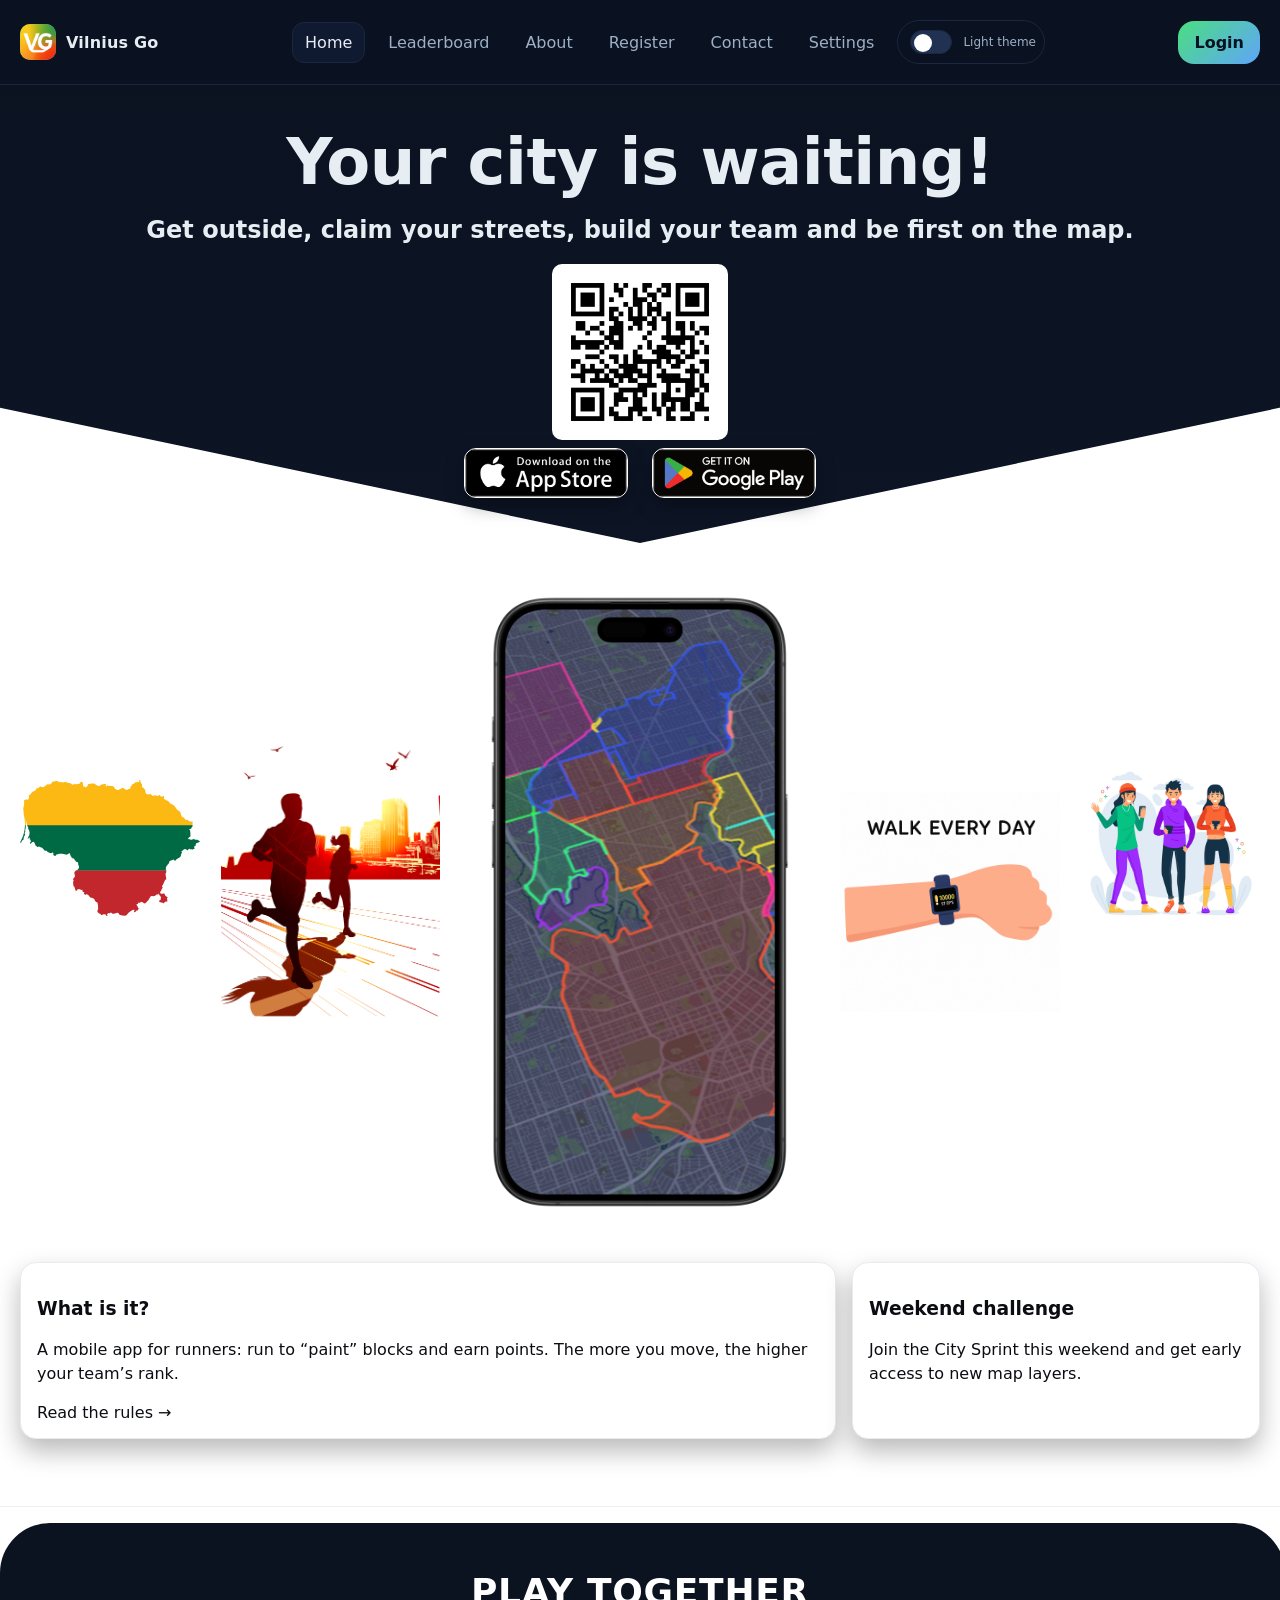
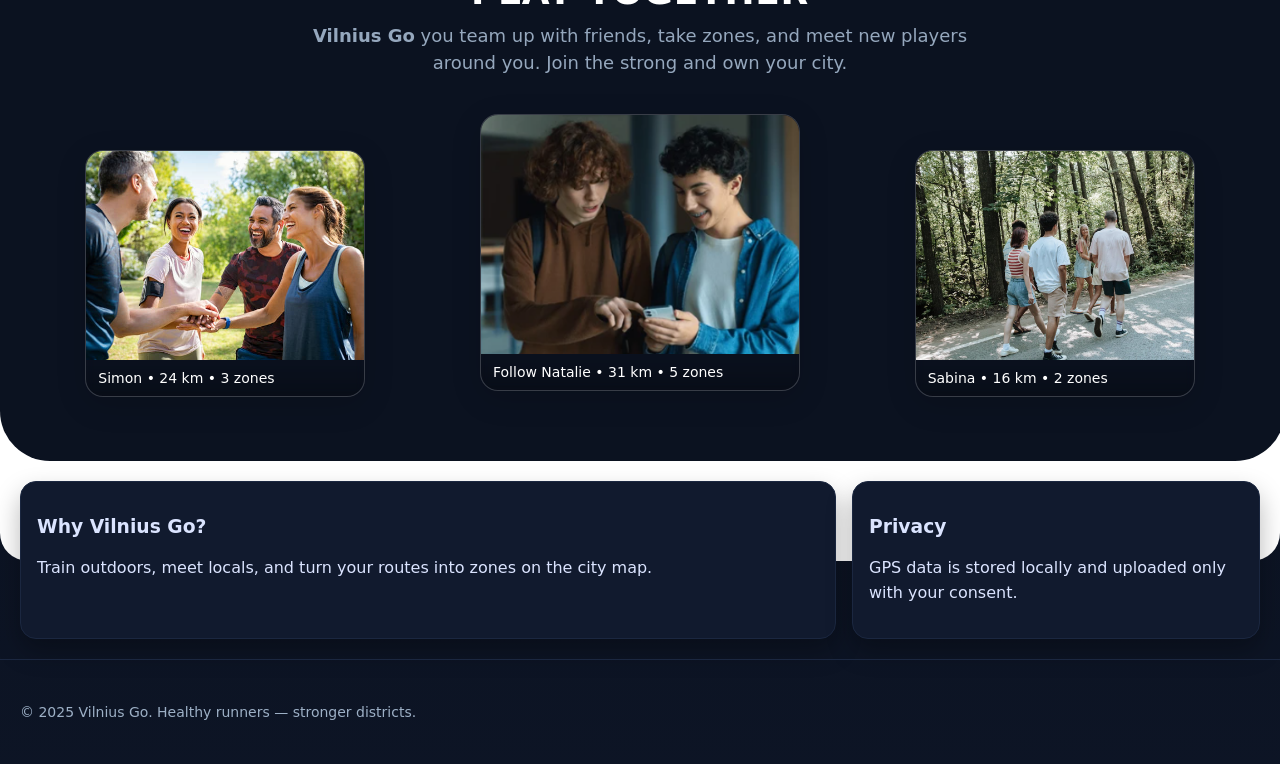
==== index.html @ 57237269 "Initial commit: HTML+CSS pages" ====
<!doctype html>
<html lang="en">
<head>
  <meta charset="utf-8" />
  <meta name="viewport" content="width=device-width, initial-scale=1" />
  <title>Vilnius Go — Home</title>
  <meta name="description" content="Vilnius Go — a running game where you conquer city zones. Download and try it!" />
  <link rel="stylesheet" href="css/style.css" />
</head>
<body>
  <!-- ============ HEADER ============ -->
  <header>
    <div class="container nav">
      <div class="brand">
        <a href="index.html"><img src="img/VG1.png" alt="Vilnius Go logo" class="logo" /></a>
        <span>Vilnius Go</span>
      </div>

      <nav class="menu" aria-label="Main menu">
        <a class="active" href="index.html">Home</a>
        <a href="leaderboard.html">Leaderboard</a>
        <a href="about.html">About</a>
        <a href="register.html">Register</a>
        <a href="contact.html">Contact</a>
        <a href="settings.html">Settings</a>

        <label class="switch" title="Toggle theme">
          <input id="themeToggle" type="checkbox" />
          <span>Light theme</span>
        </label>
      </nav>

      <!-- CTA -->
      <a href="settings.html" class="btn primary">Login</a>
    </div>
  </header>

  <!-- ========= HERO (dark) ========= -->
  <section class="hero-band">
    <div class="container hero hero-center">
      <div>
        <h1 id="hero-title" class="hero-title">Your city is waiting!</h1>
        <h2>Get outside, claim your streets, build your team and be first on the map.</h2>

        <div class="cta">
          <!-- QR -->
          <img class="qr" src="img/QR1.png" alt="QR code to open/download Vilnius Go" />

          <!-- Store badges (one line) -->
          <div class="stores">
            <a href="#" class="badge-store" aria-label="Download on the App Store">
              <img src="img/Download_on_the_App_Store_Badge.svg.png" alt="Download on the App Store" />
            </a>
            <a href="#" class="badge-store" aria-label="Get it on Google Play">
              <img src="img/Google_Play_Store_badge_EN.svg.png" alt="Get it on Google Play" />
            </a>
          </div>
        </div>
      </div>
    </div>
  </section>

  <!-- ======= WHITE BLOCK (phone with side photos in a row) ======= -->
  <section class="phone-band">
    <div class="container">

      <!-- Полоса: две слева → телефон → две справа -->
      <div class="phone-strip" aria-label="Phone with side photos">
        <!-- левее слева -->
        <img class="strip-img strip-left-far" src="img/lithuaniacountry.svg" alt="Lietuva">

        <!-- слева (ближе к телефону) -->
        <img class="strip-img strip-left-near" src="img/pngwing.com.png" alt="Lietuvos miestai">

        <!-- центр: телефон -->
        <figure class="portrait phone-center" aria-label="Phone image">
          <img src="img/iphone15promax_1290x2796-portrait.png" alt="Phone">
        </figure>

        <!-- справа (ближе к телефону) -->
        <img class="strip-img strip-right-near" src="img/walk10000.png" alt="10 000 žingsnių">

        <!-- ещё правее -->
        <img class="strip-img strip-right-far" src="img/play.jpg" alt="Įrenginys">
      </div>

      <!-- Нижние карточки -->
      <div class="content two">
        <a href="about.html" class="card light card--click" aria-label="About Vilnius Go">
  <h3>What is it?</h3>
  <p>A mobile app for runners: run to “paint” blocks and earn points. The more you move, the higher your team’s rank.</p>
  <span class="muted">Read the rules →</span>
</a>

        <aside class="card light">
          <h3>Weekend challenge</h3>
          <p>Join the City Sprint this weekend and get early access to new map layers.</p>
        </aside>
      </div>
    </div>
  </section>

  <!-- FRIENDS / BLUE CTA -->
  <section id="friends" class="friends-band">
    <div class="container">
      <h2>Play Together</h2>
      <p class="lead">
        <strong>Vilnius Go</strong> you team up with friends, take zones, and meet new players around you. Join the strong and own your city.
      </p>

      <div class="friends-grid">
        <figure class="friend-card">
          <img src="img/friends1.jpg" alt="Simon running in the city">
          <figcaption>Simon • 24 km • 3 zones</figcaption>
        </figure>

        <figure class="friend-card main">
          <img src="img/friends2.png" alt="Natalie after a run">
          <figcaption>Follow Natalie • 31 km • 5 zones</figcaption>
        </figure>

        <figure class="friend-card">
          <img src="img/friends3.jpeg" alt="Sabina on the track">
          <figcaption>Sabina • 16 km • 2 zones</figcaption>
        </figure>
      </div>
    </div>
  </section>

  <!-- DARK ZONE -->
  <main class="container">
    <section class="section">
      <div class="content two">
        <article class="card">
          <h3>Why Vilnius Go?</h3>
          <p>Train outdoors, meet locals, and turn your routes into zones on the city map.</p>
        </article>
        <aside class="card">
          <h3>Privacy</h3>
          <p>GPS data is stored locally and uploaded only with your consent.</p>
        </aside>
      </div>
    </section>
  </main>

  <!-- ============ FOOTER ============ -->
  <footer>
    <div class="container">© 2025 Vilnius Go. Healthy runners — stronger districts.</div>
  </footer>
</body>
</html>
---- css/style.css ----
/* =========================================================
   Vilnius Go — Unified style.css (gallery removed)
   ========================================================= */

/* ------------------ Design Tokens ------------------ */
:root{
  /* Colors */
  --bg:#0b1220; --bg-2:#0e1628; --card:#111a2e;
  --text:#e6edf3; --muted:#9db0c6;
  --brand:#4ade80; --brand-2:#60a5fa;
  --stroke:#1b2740; --accent:#ffd166;

  /* Typography */
  --fs-1: clamp(36px, 5.2vw, 64px);
  --fs-2: 20px; --fs-3: 18px; --fs-4: 16px;

  /* Spacing */
  --space-1: 4px; --space-2: 8px; --space-3: 12px;
  --space-4: 16px; --space-5: 20px; --space-6: 24px;
  --space-7: 32px;

  /* Radii & Shadows */
  --radius: 16px; --radius-lg: 20px; --radius-pill: 999px;
  --shadow-1: 0 12px 26px rgba(0,0,0,.28);
  --shadow-2: 0 18px 38px rgba(0,0,0,.34);

  /* Hero chevron params */
  --chev-height: clamp(240px, 30vw, 360px);
  --chev-slope: 55%;
  --apex-round: 0;
}
:root:has(#themeToggle:checked){
  --bg:#f7f8fb; --bg-2:#ffffff; --card:#ffffff;
  --text:#0b0d12; --muted:#657084; --stroke:#e8edf3;
}

/* ------------------ Base ------------------ */
*{box-sizing:border-box}
html,body{height:100%}
html{scroll-behavior:smooth}
body{
  margin:0;
  font-family:system-ui,-apple-system,Segoe UI,Roboto,sans-serif;
  background:
    radial-gradient(900px 420px at 50% -200px, #13213a 0%, transparent 60%),
    linear-gradient(180deg, var(--bg) 0%, var(--bg-2) 100%);
  color:var(--text);
  display:flex; flex-direction:column; min-height:100vh; /* sticky footer layout */
}
a{color:inherit;text-decoration:none}
.container{max-width:1160px;margin:0 auto;padding:20px}
main{flex:1 0 auto}
footer{ margin-top:auto }

/* ------------------ Header / Footer ------------------ */
header{
  position:sticky; top:0; z-index:40;
  backdrop-filter:blur(6px);
  background:color-mix(in oklab, var(--bg) 88%, transparent);
  border-bottom:1px solid var(--stroke);
}
footer{
  padding:24px 0;
  color:var(--muted); border-top:1px solid var(--stroke);
  font-size:14px;
}

.nav{display:flex;align-items:center;justify-content:space-between;gap:16px}
.brand{display:flex;align-items:center;gap:10px;font-weight:800;letter-spacing:.2px}
.logo{
  width:36px;height:36px;border-radius:10px;
  background:linear-gradient(135deg,var(--brand),var(--brand-2));
  display:grid;place-items:center;color:#081224;font-weight:900
}
img.logo{width:36px;height:36px;border-radius:10px;display:block}

/* Menu */
.menu{display:flex;gap:10px;flex-wrap:wrap;align-items:center}
.menu a{
  padding:10px 12px;border-radius:12px;color:var(--muted);
  border:1px solid transparent
}
.menu a:hover,.menu a.active{
  color:var(--text);border-color:var(--stroke);background:#0f1a30
}

/* Theme switch */
.switch{
  display:inline-flex;align-items:center;gap:8px;
  padding:6px 8px;border:1px solid var(--stroke);
  border-radius:var(--radius-pill);color:var(--muted);font-size:12px
}
.switch input{
  appearance:none;width:42px;height:24px;border-radius:999px;
  background:#213152;position:relative;border:1px solid var(--stroke);outline:none
}
.switch input::after{
  content:"";position:absolute;left:3px;top:3px;width:18px;height:18px;
  border-radius:50%;background:#fff;transition:transform .2s
}
#themeToggle:checked::after{transform:translateX(18px)}

/* ------------------ Buttons (with legacy aliases) ------------------ */
.btn{
  padding:12px 16px;border-radius: var(--radius);
  border:1px solid var(--stroke);
  background:#0f1a30;color:var(--text);font-weight:700
}
.btn--primary{ background:linear-gradient(135deg,var(--brand),var(--brand-2)); color:#081224; border:none }
.btn--ghost{ background:transparent }
.btn--lg{ padding:14px 18px }
/* Backward compatibility */
.btn.primary{ background:linear-gradient(135deg,var(--brand),var(--brand-2)); color:#081224; border:none }
.btn.ghost{ background:transparent }
.btn:focus-visible,.menu a:focus-visible,.badge-store:focus-visible{outline:2px solid var(--brand-2);outline-offset:2px;border-radius:12px}

/* ------------------ Cards (with legacy aliases) ------------------ */
.card{
  background:var(--card); border:1px solid var(--stroke);
  border-radius: var(--radius); padding: var(--space-4); color:#dbe4ff;
  box-shadow: var(--shadow-1);
  transition: transform .15s ease, box-shadow .15s ease, border-color .15s ease;
}
.card:hover{
  transform: translateY(-2px);
  box-shadow: var(--shadow-2);
  border-color: color-mix(in oklab, var(--stroke) 55%, var(--brand) 45%);
}
.card--light{ background:#fff; color:#0b0d12; border:1px solid #e7ecf3 }
/* Backward compatibility */
.card.light{ background:#fff; color:#0b0d12; border:1px solid #e7ecf3 }

/* ------------------ Typographic helpers ------------------ */
.hero{display:flex;flex-direction:column;align-items:center;gap:12px;padding:44px 0}
.hero-center{text-align:center}
.hero-title{font-size:var(--fs-1);line-height:1.05;font-weight:900;letter-spacing:-.5px;margin:0 0 var(--space-5)}
.lead{color:var(--muted);font-size:var(--fs-3);margin:2px 0 var(--space-2)}

/* ------------------ QR & badges ------------------ */
.qr{
  width:176px;height:176px;display:block;object-fit:contain;
  background:#fff;border-radius:10px;
  image-rendering:pixelated;
  margin-left:auto; margin-right:auto;
}
@media (max-width:480px){.qr{width:144px;height:144px}}
.stores{display:flex;align-items:center;justify-content:center;gap:24px;flex-wrap:wrap;margin-top:8px}
.badge-store{display:inline-block;line-height:0;border-radius:12px;border:1px solid #fff;background:#000;box-shadow:0 8px 18px rgba(0,0,0,.35)}
.badge-store img{height:48px;display:block;border-radius:12px;width:auto;object-fit:contain}

/* ------------------ Images / portrait mock ------------------ */
.portrait{ width:100%; max-width:340px; margin:8px auto; }
.portrait img{ display:block; width:100%; height:auto; aspect-ratio:1/2; object-fit:cover; }

/* ------------------ Layout grids (single source of truth) ------------------ */
.content{display:grid;grid-template-columns:2fr 1fr 1fr;gap:var(--space-4)}
.content.two{display:grid;grid-template-columns:2fr 1.2fr;gap:var(--space-4)}
@media (max-width:1000px){ .content{grid-template-columns:1fr 1fr} }
@media (max-width:640px){ .content,.content.two{grid-template-columns:1fr} }

/* ------------------ Lists & tables ------------------ */
.content .card p{line-height:1.55}
.list{display:grid;gap:10px;margin:12px 0}
.list li{background:var(--card);border:1px solid var(--stroke);padding:12px;border-radius:12px}
.link-inherit{color:inherit;text-decoration:none;border-bottom:1px dashed transparent;transition: color .15s, border-color .15s}
.link-inherit:hover{ color: var(--brand); border-color: var(--brand); }

.highlight{border:1px dashed var(--accent);background: rgba(51,225,169,.10);color:#eafff6;padding:10px 12px;border-radius:12px;margin-top:10px}
.highlight.strong{border-color:#ff4d6d !important}

table{width:100%;border-collapse:collapse;table-layout:auto}
th,td{padding:10px;border:1px solid var(--stroke);text-align:left;white-space:nowrap}
th{background:#0f1a30}

/* ------------------ Forms ------------------ */
form{display:grid;gap:12px}
.grid-2{display:grid;grid-template-columns:1fr 1fr;gap:16px}
@media (max-width:760px){ .grid-2{ grid-template-columns:1fr } }
label{font-size:14px;color:var(--muted)}
input[type="text"],input[type="email"],input[type="tel"],input[type="number"],input[type="date"],input[type="color"],input[type="file"],select,textarea{
  width:100%;padding:10px;border-radius:10px;border:1px solid var(--stroke);background:#0d172b;color:var(--text)
}
textarea{min-height:110px}
.schema{white-space:pre;background:#0d172b;border:1px solid var(--stroke);border-radius:12px;padding:12px;overflow:auto}

/* Register form specific (wider) */
@media (min-width:1200px){ .container{ max-width:1280px } }
.content.single{ display:grid; grid-template-columns:1fr; gap:16px }
.content.single .form{ width:100%; max-width:1100px; margin:0 auto; padding:24px }
.form .field input,.form .field select,.form .field textarea{
  width:100%; height:48px; padding:10px 12px; border-radius:12px; border:1px solid var(--stroke); background:var(--card)
}
.form .field textarea{ height:auto; min-height:120px }
.form .field .no-resize{ resize:none; min-height:12px; max-height:50px; width:100% }

/* ------------------ Hero chevron & white band (home) ------------------ */
.hero-band{ position:relative; z-index:20 }
.hero-band::after{
  content:"";
  position:absolute; left:50%; bottom:-1px;
  width:120vw; height:var(--chev-height);
  transform:translateX(-50%);
  z-index:-1;
  background:
    radial-gradient(circle 8px at 7% var(--chev-slope), #fff 0 6px, #0b1220 6px 8px, transparent 9px),
    radial-gradient(circle 8px at 93% var(--chev-slope), #fff 0 6px, #0b1220 6px 8px, transparent 9px),
    #fff;
  clip-path: polygon(0 var(--chev-slope), 50% 100%, 100% var(--chev-slope), 100% 100%, 0 100%);
  border-top:1px solid var(--stroke);
}

.phone-band{ position:relative; z-index:0; padding:0 0 24px }
.phone-band::before{
  content:"";
  position:absolute; z-index:-1;
  left:calc(-50vw + 50%); right:calc(-50vw + 50%);
  top:1px; bottom:-24px;
  background:#fff; box-shadow:0 -1px 0 rgba(0,0,0,.06) inset;
}

/* ------------------ Friends blue band ------------------ */
.friends-band{ position:relative; margin: clamp(24px, 4vw, 40px) 0 0; }
.friends-band::before{
  content:""; position:absolute; inset:0;
  background: linear-gradient(180deg, #0b1220, #0b1220);
  width: 34cm; margin: 0 auto; border-radius: 50px; z-index:-1;
}
.friends-band::after{
  content:""; position:absolute; left:0; right:0; height:800px; bottom:-100px;
  background:#fff; border-bottom-left-radius:28px; border-bottom-right-radius:28px; z-index:-3; pointer-events:none;
}
.friends-band .container{ padding: clamp(28px, 4vw, 48px) clamp(16px, 3vw, 28px); color:#fff; text-align:center; }
.friends-band h2{ font-size: clamp(22px, 3vw, 36px); letter-spacing:.02em; margin:0 0 10px; text-transform:uppercase; }
.friends-band .lead{ max-width:720px; margin:0 auto clamp(18px, 3vw, 28px); opacity:.95; line-height:1.5; }
.friends-grid{ display:grid; grid-template-columns:1fr; gap: clamp(12px, 2vw, 20px); align-items:end; justify-items:center; }
.friend-card{
  background:#00000010; border:1px solid #ffffff30; border-radius:18px; backdrop-filter: blur(4px);
  overflow:hidden; width:min(280px, 90%); box-shadow: 0 8px 30px rgba(0,0,0,.15);
}
.friend-card img{ display:block; width:100%; height:auto; aspect-ratio: 4/3; object-fit: cover; }
.friend-card figcaption{ padding:10px 12px; font-size:14px; color:#fff; text-align:left; background: linear-gradient(180deg, #0000, #0003); }
.friend-card.main{ transform: translateY(-6px); width:min(320px, 94%); }
@media (min-width:768px){ .friends-grid{ grid-template-columns: repeat(3, minmax(0, 1fr)) } }

/* ------------------ Leaderboard — Top Cities ------------------ */
.cities{
  display:grid; grid-template-columns: repeat(3, minmax(180px, 1fr));
  gap:12px;
}
@media (max-width:900px){ .cities{ grid-template-columns: repeat(2, minmax(180px, 1fr)) } }
@media (max-width:560px){ .cities{ grid-template-columns: 1fr } }

.city.card{
  display:flex; flex-direction:column; align-items:center; text-align:center;
  gap:8px; padding:12px;
}
.city .art{
  width:150px; height:150px; border-radius:50%; object-fit:cover; display:block;
}
.city.card h4{ margin:4px 0 2px; font-size:16px; line-height:1.2 }
.city.card .muted{ margin:0 }

/* Two-column when right side is last */
.content:has(> .card:nth-child(2):last-child){ grid-template-columns: 4fr 2fr }
.card table{ width:100% }
.card table th, .card table td{ padding:8px 10px; white-space:nowrap }

/* ------------------ Utilities ------------------ */
.u-center{text-align:center}
.u-mt-0{margin-top:0}.u-mt-2{margin-top:var(--space-2)}.u-mt-4{margin-top:var(--space-4)}
.u-mb-2{margin-bottom:var(--space-2)}.u-mb-4{margin-bottom:var(--space-4)}
/* ===== Phone strip: две слева + телефон + две справа ===== */
.phone-strip {
  display: flex;
  align-items: center;        /* центральное выравнивание */
  justify-content: center;
  gap: 20px;
  margin: 20px 0 40px;
  flex-wrap: nowrap;
}

/* общий стиль для всех фото */
.strip-img {
  display: block;
  height: auto;
  border: none;
  box-shadow: none;
  border-radius: 0;
  flex: 0 0 auto;
  transition: transform 0.3s ease, width 0.3s ease;
}

/* ближние к телефону — обычные */
.strip-left-near,
.strip-right-near {
  width: clamp(140px, 16vw, 220px);
  transform: none;
}

/* самые дальние — чуть выше остальных (≈40–50%) */
.strip-left-far,
.strip-right-far {
  width: clamp(140px, 16vw, 220px);
  transform: translateY(-40%);
}

/* === PHONE — большой по центру === */
.phone-center {
  width: 640px;        /* ← основная ширина телефона на десктопе */
  max-width: 92vw;     /* не вылезает за экран */
  margin: 0 20px;
  z-index: 5;
}
.phone-center img {
  width: 100%;
  height: auto;
  display: block;
}

/* Боковые картинки: пусть не давят телефон */
.strip-left-near, .strip-right-near { width: 220px; }
.strip-left-far,  .strip-right-far  { width: 180px; transform: translateY(-40%); }

/* На мобильных: телефон крупный, но адаптивный */
@media (max-width: 980px){
  .phone-center { width: clamp(340px, 70vw, 520px); order: -1; }
  .strip-left-near, .strip-right-near,
  .strip-left-far,  .strip-right-far { width: clamp(160px, 36vw, 260px); transform: none; }
}

/* Card as a full clickable link */
.card--click{
  display:block;
  text-decoration:none;
  color:inherit;
  cursor:pointer;
}
.card--click:focus-visible{
  outline:2px solid var(--brand-2);
  outline-offset:4px;
  border-radius: var(--radius);
}
/* === GRID for Top Cities (6 images) === */
.cities-grid {
  display: grid;
  grid-template-columns: repeat(auto-fit, minmax(180px, 1fr));
  gap: 16px;
  margin-top: 16px;
}

.cities-grid .city {
  text-align: center;
  border: 1px solid #ddd;
  border-radius: 10px;
  padding: 8px;
  background-color: #fff;
}

.cities-grid .city img.art {
  display: block;
  width: 100%;
  height: 150px;
  object-fit: cover;
  border-radius: 8px;
  margin-bottom: 6px;
}
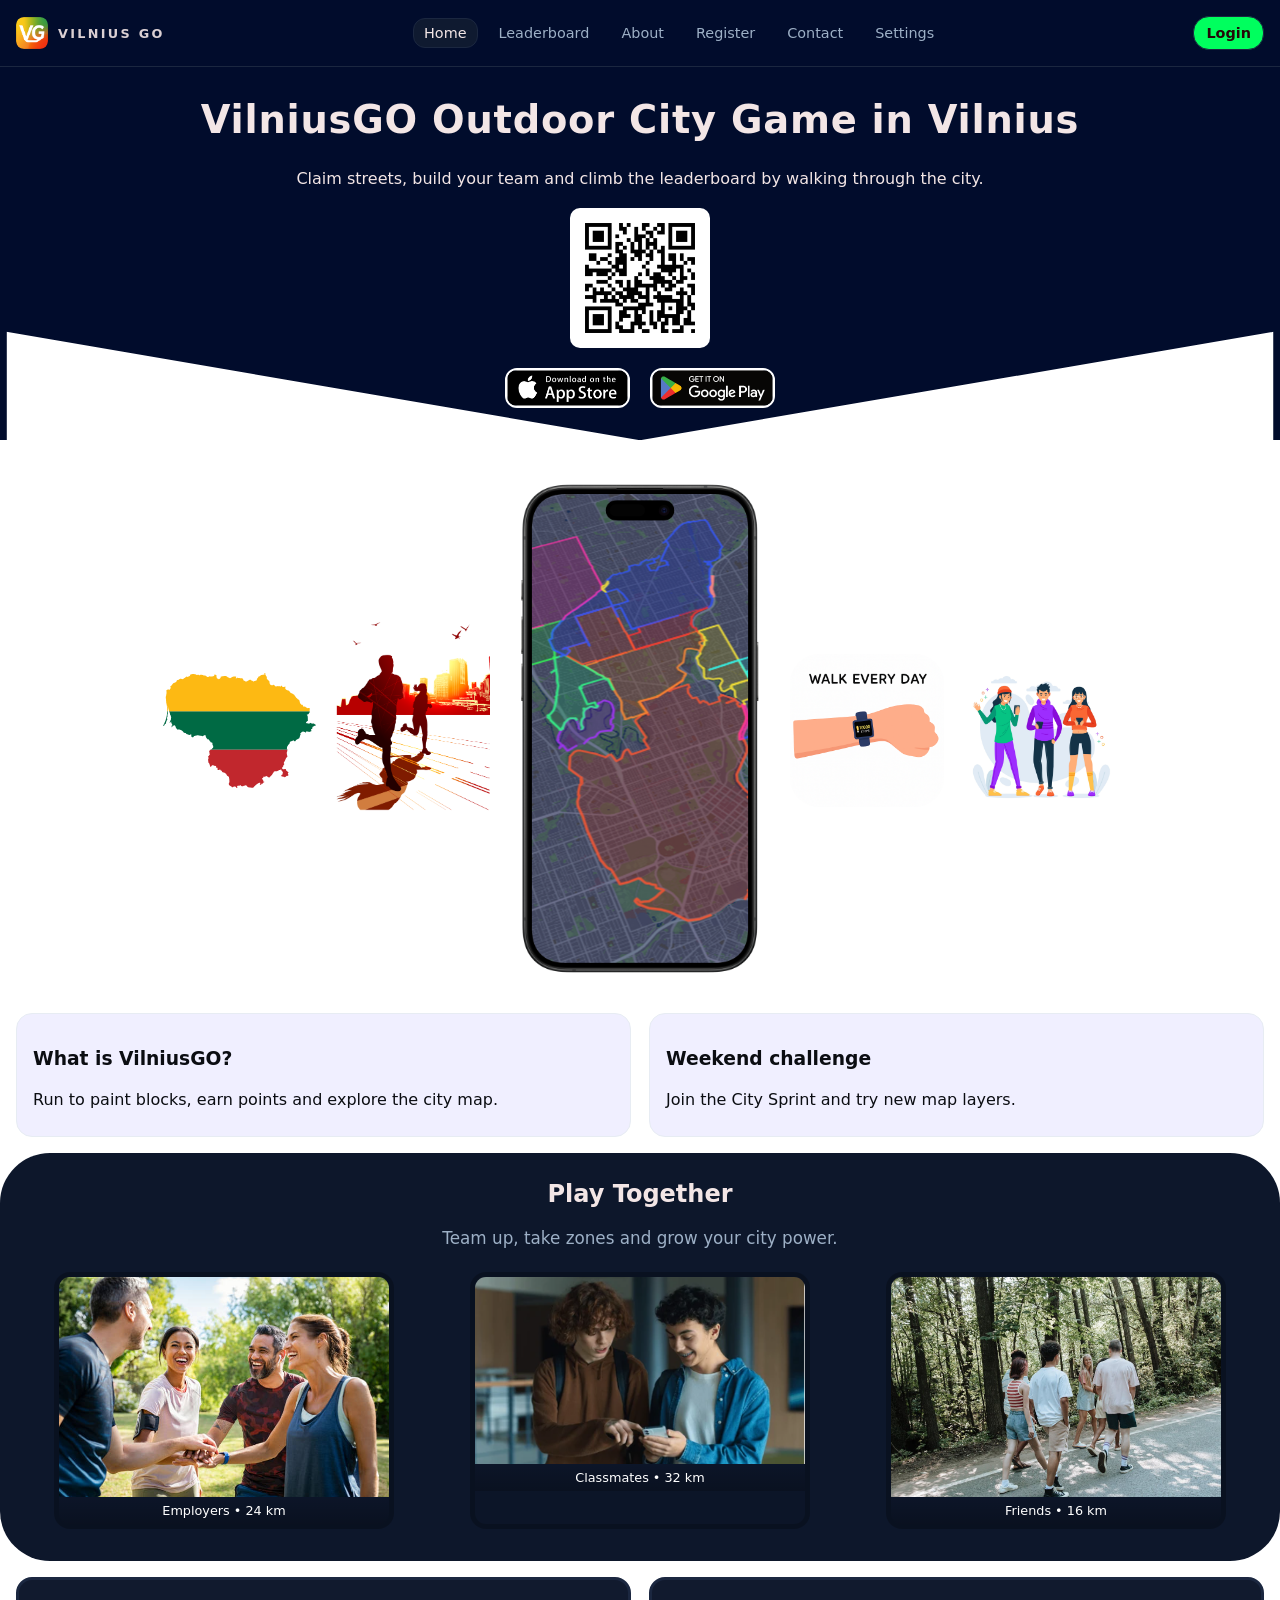
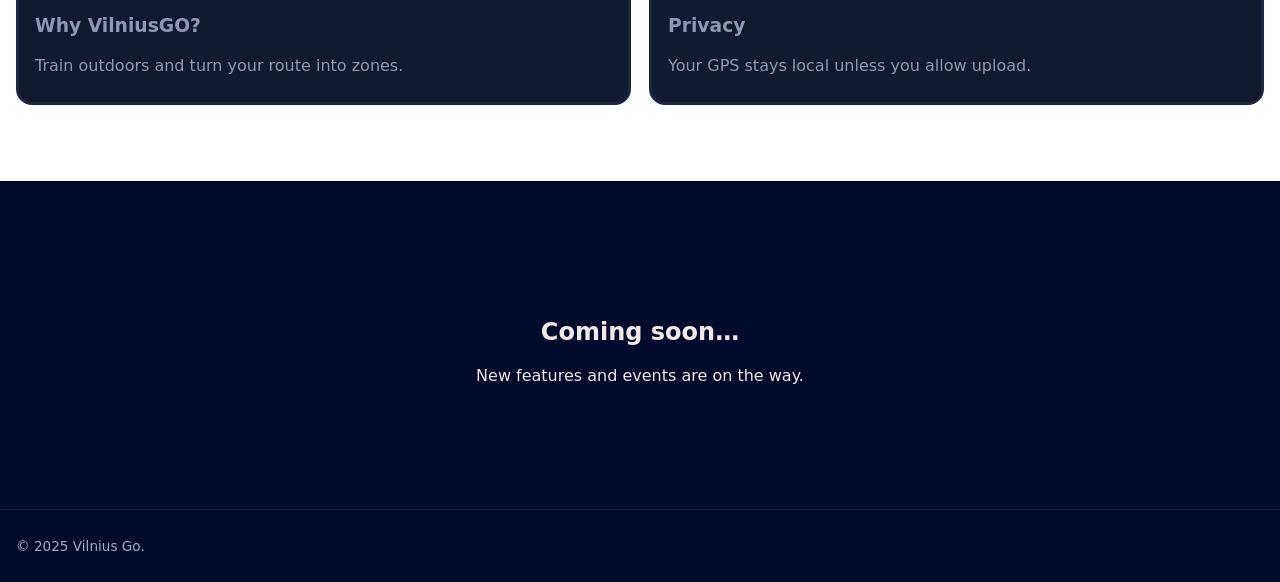
==== commit 82522ef6: "SEO optimization: updated index.html" ====
--- a/index.html
+++ b/index.html
@@ -3,149 +3,165 @@
 <head>
   <meta charset="utf-8" />
   <meta name="viewport" content="width=device-width, initial-scale=1" />
-  <title>Vilnius Go — Home</title>
-  <meta name="description" content="Vilnius Go — a running game where you conquer city zones. Download and try it!" />
+
+  <title>VilniusGO - Outdoor City Game in Vilnius</title>
+
+  <meta name="description" content="VilniusGO is an outdoor city game in Vilnius where players walk, claim streets, build teams and compete on the leaderboard." />
+  <meta name="keywords" content="VilniusGO, Vilnius game, outdoor game, city game, walking app, leaderboard, team game" />
+  <meta name="author" content="Aleksandr" />
+
+  <link rel="canonical" href="https://panaleksandr.github.io/VilniusGO/index.html" />
   <link rel="stylesheet" href="css/style.css" />
+
+  <!-- Social preview -->
+  <meta property="og:title" content="VilniusGO - Outdoor City Game in Vilnius" />
+  <meta property="og:description" content="Walk, claim streets and build your team in VilniusGO." />
+  <meta property="og:type" content="website" />
+  <meta property="og:url" content="https://panaleksandr.github.io/VilniusGO/index.html" />
+  <meta property="og:image" content="https://panaleksandr.github.io/VilniusGO/img/VG1.png" />
 </head>
+
 <body>
-  <!-- ============ HEADER ============ -->
   <header>
     <div class="container nav">
       <div class="brand">
-        <a href="index.html"><img src="img/VG1.png" alt="Vilnius Go logo" class="logo" /></a>
-        <span>Vilnius Go</span>
+        <a href="index.html">
+          <img src="img/VG1.png" alt="VilniusGO logo" class="logo" />
+        </a>
+        <span id="main-title">Vilnius Go</span>
       </div>
 
-      <nav class="menu" aria-label="Main menu">
+      <input type="checkbox" id="nav-toggle" class="nav-toggle" />
+
+      <label for="nav-toggle" class="nav-burger" aria-label="Open menu">
+        <span></span>
+      </label>
+
+      <nav class="menu">
         <a class="active" href="index.html">Home</a>
         <a href="leaderboard.html">Leaderboard</a>
         <a href="about.html">About</a>
         <a href="register.html">Register</a>
         <a href="contact.html">Contact</a>
         <a href="settings.html">Settings</a>
-
-        <label class="switch" title="Toggle theme">
-          <input id="themeToggle" type="checkbox" />
-          <span>Light theme</span>
-        </label>
       </nav>
 
-      <!-- CTA -->
-      <a href="settings.html" class="btn primary">Login</a>
+      <a href="#" class="btn primary">Login</a>
     </div>
   </header>
 
-  <!-- ========= HERO (dark) ========= -->
+  <!-- HERO -->
   <section class="hero-band">
     <div class="container hero hero-center">
-      <div>
-        <h1 id="hero-title" class="hero-title">Your city is waiting!</h1>
-        <h2>Get outside, claim your streets, build your team and be first on the map.</h2>
+      <h1 id="hero-title">VilniusGO Outdoor City Game in Vilnius</h1>
 
-        <div class="cta">
-          <!-- QR -->
-          <img class="qr" src="img/QR1.png" alt="QR code to open/download Vilnius Go" />
+      <p class="hero-subtitle">
+        Claim streets, build your team and climb the leaderboard by walking through the city.
+      </p>
 
-          <!-- Store badges (one line) -->
-          <div class="stores">
-            <a href="#" class="badge-store" aria-label="Download on the App Store">
-              <img src="img/Download_on_the_App_Store_Badge.svg.png" alt="Download on the App Store" />
-            </a>
-            <a href="#" class="badge-store" aria-label="Get it on Google Play">
-              <img src="img/Google_Play_Store_badge_EN.svg.png" alt="Get it on Google Play" />
-            </a>
-          </div>
-        </div>
+      <img class="qr" src="img/QR1.png" alt="VilniusGO app download QR code" />
+
+      <div class="stores">
+        <a href="#" class="badge-store">
+          <img src="img/Download_on_the_App_Store_Badge.svg.png"
+               alt="Download VilniusGO on the App Store" />
+        </a>
+        <a href="#" class="badge-store">
+          <img src="img/Google_Play_Store_badge_EN.svg.png"
+               alt="Get VilniusGO on Google Play" />
+        </a>
       </div>
     </div>
   </section>
 
-  <!-- ======= WHITE BLOCK (phone with side photos in a row) ======= -->
+  <!-- PHONE SECTION -->
   <section class="phone-band">
     <div class="container">
+      <div class="phone-strip">
+        <img class="strip-img" src="img/lithuaniacountry.svg"
+             alt="Lithuania map illustration" loading="lazy">
 
-      <!-- Полоса: две слева → телефон → две справа -->
-      <div class="phone-strip" aria-label="Phone with side photos">
-        <!-- левее слева -->
-        <img class="strip-img strip-left-far" src="img/lithuaniacountry.svg" alt="Lietuva">
+        <img class="strip-img" src="img/pngwing.com.png"
+             alt="Outdoor walking illustration" loading="lazy">
 
-        <!-- слева (ближе к телефону) -->
-        <img class="strip-img strip-left-near" src="img/pngwing.com.png" alt="Lietuvos miestai">
+        <div class="phone-center">
+          <img src="img/iphone15promax_1290x2796-portrait.png"
+               alt="VilniusGO mobile app map view">
+        </div>
 
-        <!-- центр: телефон -->
-        <figure class="portrait phone-center" aria-label="Phone image">
-          <img src="img/iphone15promax_1290x2796-portrait.png" alt="Phone">
-        </figure>
+        <img class="strip-img" src="img/walk10000.png"
+             alt="Daily walking challenge illustration" loading="lazy">
 
-        <!-- справа (ближе к телефону) -->
-        <img class="strip-img strip-right-near" src="img/walk10000.png" alt="10 000 žingsnių">
-
-        <!-- ещё правее -->
-        <img class="strip-img strip-right-far" src="img/play.jpg" alt="Įrenginys">
+        <img class="strip-img" src="img/play.jpg"
+             alt="Community gameplay illustration" loading="lazy">
       </div>
 
-      <!-- Нижние карточки -->
-      <div class="content two">
-        <a href="about.html" class="card light card--click" aria-label="About Vilnius Go">
-  <h3>What is it?</h3>
-  <p>A mobile app for runners: run to “paint” blocks and earn points. The more you move, the higher your team’s rank.</p>
-  <span class="muted">Read the rules →</span>
-</a>
+      <div class="content">
+        <a href="about.html" class="card light card--click">
+          <h3>What is VilniusGO?</h3>
+          <p>Run to paint blocks, earn points and explore the city map.</p>
+        </a>
 
         <aside class="card light">
           <h3>Weekend challenge</h3>
-          <p>Join the City Sprint this weekend and get early access to new map layers.</p>
+          <p>Join the City Sprint and try new map layers.</p>
         </aside>
       </div>
     </div>
+
+    <!-- FRIENDS -->
+    <section class="friends-band">
+      <div class="container">
+        <h2>Play Together</h2>
+        <p class="lead">Team up, take zones and grow your city power.</p>
+
+        <div class="friends-grid">
+          <figure class="friend-card">
+            <img src="img/friends1.jpg"
+                 alt="Players walking together in VilniusGO" loading="lazy">
+            <figcaption>Employers • 24 km</figcaption>
+          </figure>
+
+          <figure class="friend-card">
+            <img src="img/friends2.png"
+                 alt="Teammates planning strategy" loading="lazy">
+            <figcaption>Classmates • 32 km</figcaption>
+          </figure>
+
+          <figure class="friend-card">
+            <img src="img/friends3.jpeg"
+                 alt="Friends playing outdoor game" loading="lazy">
+            <figcaption>Friends • 16 km</figcaption>
+          </figure>
+        </div>
+      </div>
+    </section>
+
+    <main class="container">
+      <div class="content">
+        <article class="card">
+          <h3>Why VilniusGO?</h3>
+          <p>Train outdoors and turn your route into zones.</p>
+        </article>
+
+        <aside class="card">
+          <h3>Privacy</h3>
+          <p>Your GPS stays local unless you allow upload.</p>
+        </aside>
+      </div>
+    </main>
   </section>
 
-  <!-- FRIENDS / BLUE CTA -->
-  <section id="friends" class="friends-band">
+  <section class="extra-band">
     <div class="container">
-      <h2>Play Together</h2>
-      <p class="lead">
-        <strong>Vilnius Go</strong> you team up with friends, take zones, and meet new players around you. Join the strong and own your city.
-      </p>
-
-      <div class="friends-grid">
-        <figure class="friend-card">
-          <img src="img/friends1.jpg" alt="Simon running in the city">
-          <figcaption>Simon • 24 km • 3 zones</figcaption>
-        </figure>
-
-        <figure class="friend-card main">
-          <img src="img/friends2.png" alt="Natalie after a run">
-          <figcaption>Follow Natalie • 31 km • 5 zones</figcaption>
-        </figure>
-
-        <figure class="friend-card">
-          <img src="img/friends3.jpeg" alt="Sabina on the track">
-          <figcaption>Sabina • 16 km • 2 zones</figcaption>
-        </figure>
-      </div>
+      <h2>Coming soon…</h2>
+      <p>New features and events are on the way.</p>
     </div>
   </section>
 
-  <!-- DARK ZONE -->
-  <main class="container">
-    <section class="section">
-      <div class="content two">
-        <article class="card">
-          <h3>Why Vilnius Go?</h3>
-          <p>Train outdoors, meet locals, and turn your routes into zones on the city map.</p>
-        </article>
-        <aside class="card">
-          <h3>Privacy</h3>
-          <p>GPS data is stored locally and uploaded only with your consent.</p>
-        </aside>
-      </div>
-    </section>
-  </main>
+  <footer>
+    <div class="container">© 2025 Vilnius Go.</div>
+  </footer>
 
-  <!-- ============ FOOTER ============ -->
-  <footer>
-    <div class="container">© 2025 Vilnius Go. Healthy runners — stronger districts.</div>
-  </footer>
 </body>
-</html>
+</html>
--- a/css/style.css
+++ b/css/style.css
@@ -1,366 +1,771 @@
-/* =========================================================
-   Vilnius Go — Unified style.css (gallery removed)
-   ========================================================= */
-
-/* ------------------ Design Tokens ------------------ */
+/* ============== 1. Base ============== */
+*{
+  box-sizing: border-box;
+}
+html, body{
+  height: 100%;
+}
+html{
+  scroll-behavior: smooth;
+}
 :root{
-  /* Colors */
-  --bg:#0b1220; --bg-2:#0e1628; --card:#111a2e;
-  --text:#e6edf3; --muted:#9db0c6;
-  --brand:#4ade80; --brand-2:#60a5fa;
-  --stroke:#1b2740; --accent:#ffd166;
-
-  /* Typography */
-  --fs-1: clamp(36px, 5.2vw, 64px);
-  --fs-2: 20px; --fs-3: 18px; --fs-4: 16px;
-
-  /* Spacing */
-  --space-1: 4px; --space-2: 8px; --space-3: 12px;
-  --space-4: 16px; --space-5: 20px; --space-6: 24px;
-  --space-7: 32px;
-
-  /* Radii & Shadows */
-  --radius: 16px; --radius-lg: 20px; --radius-pill: 999px;
-  --shadow-1: 0 12px 26px rgba(0,0,0,.28);
-  --shadow-2: 0 18px 38px rgba(0,0,0,.34);
-
-  /* Hero chevron params */
-  --chev-height: clamp(240px, 30vw, 360px);
-  --chev-slope: 55%;
-  --apex-round: 0;
-}
-:root:has(#themeToggle:checked){
-  --bg:#f7f8fb; --bg-2:#ffffff; --card:#ffffff;
-  --text:#0b0d12; --muted:#657084; --stroke:#e8edf3;
-}
-
-/* ------------------ Base ------------------ */
-*{box-sizing:border-box}
-html,body{height:100%}
-html{scroll-behavior:smooth}
+  --page-bg: var(--bg-2);
+  --card-bg: var(--card);
+  --pill-bg: #0f1a30;
+  --input-bg: #0d172b;
+
+  --title-color: var(--text);
+  --title-size: 2.4rem;
+
+
+
+  --bg:#0b1220;
+  --bg-2:#010c2c;
+  --card:#111a2e;
+  --text:#f3e6e6;
+  --muted:#9db0c6;
+  --stroke:#1b2740;
+  --brand:#00ff5e;
+  --accent:#eeff00;
+  --fs-1: 2.4rem;
+  --radius: 16px;
+}
 body{
-  margin:0;
-  font-family:system-ui,-apple-system,Segoe UI,Roboto,sans-serif;
-  background:
-    radial-gradient(900px 420px at 50% -200px, #13213a 0%, transparent 60%),
-    linear-gradient(180deg, var(--bg) 0%, var(--bg-2) 100%);
-  color:var(--text);
-  display:flex; flex-direction:column; min-height:100vh; /* sticky footer layout */
-}
-a{color:inherit;text-decoration:none}
-.container{max-width:1160px;margin:0 auto;padding:20px}
-main{flex:1 0 auto}
-footer{ margin-top:auto }
-
-/* ------------------ Header / Footer ------------------ */
+  margin: 0;
+  font-family: system-ui, -apple-system, BlinkMacSystemFont, "Segoe UI", sans-serif;
+  background: var(--page-bg);
+  color: var(--text);
+  display: flex; 
+  flex-direction: column;
+}
+
+
+/* paveldėjimas: a paveldi spalvą iš body arba tėvo */
+a{
+  color:inherit;  /* jei убрать inherit, ссылки станут синими по умолчанию */
+  text-decoration: none;
+}
+
+/* ============== 2. Layout ============== */
+.container{
+  width: 100%;
+  margin: 0 auto;
+  padding: 16px 16px;
+}
+main{
+  
+flex-grow: 1;   
+flex-shrink: 0; 
+flex-basis: auto; 
+
+}
+footer{
+  margin-top: auto;
+}
+
+/* įpėdinis: visi p, kurie yra .content viduje */
+.content{
+  display: grid;
+  gap: 18px;
+  grid-template-columns: repeat(auto-fit, minmax(200px, 1fr)); /**/
+}
+.content p{
+  font-size: 1rem;
+  line-height: 1.5;
+}
+
+/* ============ 3. Header / Footer / Nav ============ */
 header{
-  position:sticky; top:0; z-index:40;
-  backdrop-filter:blur(6px);
-  background:color-mix(in oklab, var(--bg) 88%, transparent);
-  border-bottom:1px solid var(--stroke);
+  position: sticky; /*gum*/
+  top: 0;
+  z-index: 10;
+  background: var(--page-bg);
+  border-bottom: 1px solid var(--stroke);
 }
 footer{
-  padding:24px 0;
-  color:var(--muted); border-top:1px solid var(--stroke);
-  font-size:14px;
-}
-
-.nav{display:flex;align-items:center;justify-content:space-between;gap:16px}
-.brand{display:flex;align-items:center;gap:10px;font-weight:800;letter-spacing:.2px}
+  padding: 12px 0;
+  color: var(--muted);
+  border-top: 1px solid var(--stroke);
+  font-size: .85rem;
+}
+
+.nav{
+  display: flex;
+  align-items: center;
+  justify-content: space-between;
+  gap: 19px;
+}
+.brand{
+  display: flex;
+  align-items: center;
+  gap: 10px;
+  font-weight: 800;
+}
 .logo{
-  width:36px;height:36px;border-radius:10px;
-  background:linear-gradient(135deg,var(--brand),var(--brand-2));
-  display:grid;place-items:center;color:#081224;font-weight:900
-}
-img.logo{width:36px;height:36px;border-radius:10px;display:block}
-
-/* Menu */
-.menu{display:flex;gap:10px;flex-wrap:wrap;align-items:center}
+  width: 32px;
+  height: 32px;
+  border-radius: 8px;
+  display: block;
+}
+
+/* ID pavyzdys */
+#main-title{
+  letter-spacing: .18em;
+  text-transform: uppercase;
+  font-size: .8rem;
+  opacity: .9;
+}
+
+.menu{
+  display: flex;
+  gap: 10px;
+  flex-wrap: wrap;
+  align-items: center;
+}
 .menu a{
-  padding:10px 12px;border-radius:12px;color:var(--muted);
-  border:1px solid transparent
-}
-.menu a:hover,.menu a.active{
-  color:var(--text);border-color:var(--stroke);background:#0f1a30
-}
-
-/* Theme switch */
-.switch{
-  display:inline-flex;align-items:center;gap:8px;
-  padding:6px 8px;border:1px solid var(--stroke);
-  border-radius:var(--radius-pill);color:var(--muted);font-size:12px
-}
-.switch input{
-  appearance:none;width:42px;height:24px;border-radius:999px;
-  background:#213152;position:relative;border:1px solid var(--stroke);outline:none
-}
-.switch input::after{
-  content:"";position:absolute;left:3px;top:3px;width:18px;height:18px;
-  border-radius:50%;background:#fff;transition:transform .2s
-}
-#themeToggle:checked::after{transform:translateX(18px)}
-
-/* ------------------ Buttons (with legacy aliases) ------------------ */
+  padding: 6px 10px;
+  border-radius: 12px;
+  color: var(--muted);
+  border: 1px solid transparent;
+  font-size: .9rem;
+}
+.menu a:hover, /*mouse on link*/
+.menu a.active{
+  color: var(--text) ;
+  border-color: var(--stroke);
+  background: #0f1a30;
+}
+
+/* ============ 4. Buttons / Links ============ */
 .btn{
-  padding:12px 16px;border-radius: var(--radius);
-  border:1px solid var(--stroke);
-  background:#0f1a30;color:var(--text);font-weight:700
-}
-.btn--primary{ background:linear-gradient(135deg,var(--brand),var(--brand-2)); color:#081224; border:none }
-.btn--ghost{ background:transparent }
-.btn--lg{ padding:14px 18px }
-/* Backward compatibility */
-.btn.primary{ background:linear-gradient(135deg,var(--brand),var(--brand-2)); color:#081224; border:none }
-.btn.ghost{ background:transparent }
-.btn:focus-visible,.menu a:focus-visible,.badge-store:focus-visible{outline:2px solid var(--brand-2);outline-offset:2px;border-radius:12px}
-
-/* ------------------ Cards (with legacy aliases) ------------------ */
+  padding: 8px 12px;
+  border-radius: var(--radius);
+  border: 1px solid var(--stroke);
+  background: #0f1a30;
+  color: var(--text);
+  font-weight: 700;
+  font-size: .9rem;
+}
+.btn.primary{
+  background: var(--brand);
+  color: #240808;
+ 
+}
+
+/* paveldėjimas + hover */
+.link-inherit{
+  color: inherit;
+  border-bottom: 1px dashed transparent;
+}
+.link-inherit:hover{
+  color: var(--brand);
+  border-color: var(--brand);
+}
+
+/* ============ 5. Typography ============ */
+.hero{
+  display: flex;
+  flex-direction: column;
+  align-items: center;
+  gap: 12px;
+  padding: 32px 0;
+}
+.hero-center{
+  text-align: center;
+}
+
+#hero-title{
+  font-size: var(--fs-1);
+  line-height: 1.1;
+  font-weight: 900;
+  margin: 0 0 16px;
+  letter-spacing: .02em;
+}
+
+.lead{
+  color: var(--muted);
+  font-size: 1.05rem;
+  margin: 4px 0 8px;
+}
+p{
+  margin: 0 0 8px;
+}
+
+/* ============ 6. Cards / Lists / Tables / Highlight ============ */
 .card{
-  background:var(--card); border:1px solid var(--stroke);
-  border-radius: var(--radius); padding: var(--space-4); color:#dbe4ff;
-  box-shadow: var(--shadow-1);
-  transition: transform .15s ease, box-shadow .15s ease, border-color .15s ease;
-}
-.card:hover{
-  transform: translateY(-2px);
-  box-shadow: var(--shadow-2);
-  border-color: color-mix(in oklab, var(--stroke) 55%, var(--brand) 45%);
-}
-.card--light{ background:#fff; color:#0b0d12; border:1px solid #e7ecf3 }
-/* Backward compatibility */
-.card.light{ background:#fff; color:#0b0d12; border:1px solid #e7ecf3 }
-
-/* ------------------ Typographic helpers ------------------ */
-.hero{display:flex;flex-direction:column;align-items:center;gap:12px;padding:44px 0}
-.hero-center{text-align:center}
-.hero-title{font-size:var(--fs-1);line-height:1.05;font-weight:900;letter-spacing:-.5px;margin:0 0 var(--space-5)}
-.lead{color:var(--muted);font-size:var(--fs-3);margin:2px 0 var(--space-2)}
-
-/* ------------------ QR & badges ------------------ */
+  background: var(--card-bg) ;
+  border: 3px solid var(--stroke);
+  border-radius: var(--radius);
+  padding: 16px ;
+ 
+  color: #8f98b3;
+}
+.card.light{
+  
+  background: #1100ff10;
+  color: #0b0d12;
+  border: 1px solid #e7ecf3;
+}
+.card--click{
+  display: block;
+}
+
+/* list contact */
+.list{
+  display: grid;
+  gap: 8px;
+  margin: 12px 0;
+}
+/* įpėdinis: visi li esantys .list viduje */
+.list li{
+  background: var(--card);
+  border: 1px solid var(--stroke);
+  padding: 10px;
+  border-radius: 10px;
+}
+
+/* table */
+
+table{
+  width: 100%;
+  border-collapse: collapse;
+}
+th, td{
+  padding: 8px;
+  border: 3px solid var(--stroke);
+  text-align: left;
+}
+th{
+  background: #000e29c4;
+}
+
+/* !important */
+p.highlight{
+  color: #832323;
+}
+.highlight{
+  border: 1px dashed var(--accent);
+  background: rgba(51,225,169,.10);
+  color: #ffffff !important ; /* !important nugali p.highlight */
+  padding: 10px 12px;
+  border-radius: 12px;
+  margin-top: 10px;
+}
+
+/* ============ 7. Forms ============ */
+form{
+  
+  display: grid;
+  gap: 10px;
+}
+.gridphoto{
+  
+  margin-top: -74px;
+}
+.grid-2{
+  
+  display: grid;
+  grid-template-columns: 1fr 1fr;
+  gap: 30px;
+}
+@media (max-width: 760px){
+  .grid-2{
+    grid-template-columns: 1fr;
+  }
+}
+.form h3{
+  font-size: 1.1rem;
+}
+.form label{
+  
+  font-size: .95rem;
+}
+
+/* įpėdinis: visi input/select/textarea formoje */
+form input[type="text"],
+form input[type="email"],
+form input[type="tel"],
+form input[type="number"],
+form input[type="date"],
+form input[type="color"],
+form input[type="file"],
+form select,
+form textarea{
+  width: 100%;
+  padding: 8px;
+  border-radius: 10px;
+  border: 2px solid var(--stroke);
+  background: var(--input-bg);
+
+  color: var(--text);
+  font: inherit;
+  font-size: .95rem;
+}
+textarea{
+  
+  min-height: 80px;
+}
+
+/* ============ 8. Images (QR, stores, phone, friends) ============ */
 .qr{
-  width:176px;height:176px;display:block;object-fit:contain;
-  background:#fff;border-radius:10px;
-  image-rendering:pixelated;
-  margin-left:auto; margin-right:auto;
-}
-@media (max-width:480px){.qr{width:144px;height:144px}}
-.stores{display:flex;align-items:center;justify-content:center;gap:24px;flex-wrap:wrap;margin-top:8px}
-.badge-store{display:inline-block;line-height:0;border-radius:12px;border:1px solid #fff;background:#000;box-shadow:0 8px 18px rgba(0,0,0,.35)}
-.badge-store img{height:48px;display:block;border-radius:12px;width:auto;object-fit:contain}
-
-/* ------------------ Images / portrait mock ------------------ */
-.portrait{ width:100%; max-width:340px; margin:8px auto; }
-.portrait img{ display:block; width:100%; height:auto; aspect-ratio:1/2; object-fit:cover; }
-
-/* ------------------ Layout grids (single source of truth) ------------------ */
-.content{display:grid;grid-template-columns:2fr 1fr 1fr;gap:var(--space-4)}
-.content.two{display:grid;grid-template-columns:2fr 1.2fr;gap:var(--space-4)}
-@media (max-width:1000px){ .content{grid-template-columns:1fr 1fr} }
-@media (max-width:640px){ .content,.content.two{grid-template-columns:1fr} }
-
-/* ------------------ Lists & tables ------------------ */
-.content .card p{line-height:1.55}
-.list{display:grid;gap:10px;margin:12px 0}
-.list li{background:var(--card);border:1px solid var(--stroke);padding:12px;border-radius:12px}
-.link-inherit{color:inherit;text-decoration:none;border-bottom:1px dashed transparent;transition: color .15s, border-color .15s}
-.link-inherit:hover{ color: var(--brand); border-color: var(--brand); }
-
-.highlight{border:1px dashed var(--accent);background: rgba(51,225,169,.10);color:#eafff6;padding:10px 12px;border-radius:12px;margin-top:10px}
-.highlight.strong{border-color:#ff4d6d !important}
-
-table{width:100%;border-collapse:collapse;table-layout:auto}
-th,td{padding:10px;border:1px solid var(--stroke);text-align:left;white-space:nowrap}
-th{background:#0f1a30}
-
-/* ------------------ Forms ------------------ */
-form{display:grid;gap:12px}
-.grid-2{display:grid;grid-template-columns:1fr 1fr;gap:16px}
-@media (max-width:760px){ .grid-2{ grid-template-columns:1fr } }
-label{font-size:14px;color:var(--muted)}
-input[type="text"],input[type="email"],input[type="tel"],input[type="number"],input[type="date"],input[type="color"],input[type="file"],select,textarea{
-  width:100%;padding:10px;border-radius:10px;border:1px solid var(--stroke);background:#0d172b;color:var(--text)
-}
-textarea{min-height:110px}
-.schema{white-space:pre;background:#0d172b;border:1px solid var(--stroke);border-radius:12px;padding:12px;overflow:auto}
-
-/* Register form specific (wider) */
-@media (min-width:1200px){ .container{ max-width:1280px } }
-.content.single{ display:grid; grid-template-columns:1fr; gap:16px }
-.content.single .form{ width:100%; max-width:1100px; margin:0 auto; padding:24px }
-.form .field input,.form .field select,.form .field textarea{
-  width:100%; height:48px; padding:10px 12px; border-radius:12px; border:1px solid var(--stroke); background:var(--card)
-}
-.form .field textarea{ height:auto; min-height:120px }
-.form .field .no-resize{ resize:none; min-height:12px; max-height:50px; width:100% }
-
-/* ------------------ Hero chevron & white band (home) ------------------ */
-.hero-band{ position:relative; z-index:20 }
-.hero-band::after{
-  content:"";
-  position:absolute; left:50%; bottom:-1px;
-  width:120vw; height:var(--chev-height);
-  transform:translateX(-50%);
-  z-index:-1;
-  background:
-    radial-gradient(circle 8px at 7% var(--chev-slope), #fff 0 6px, #0b1220 6px 8px, transparent 9px),
-    radial-gradient(circle 8px at 93% var(--chev-slope), #fff 0 6px, #0b1220 6px 8px, transparent 9px),
-    #fff;
-  clip-path: polygon(0 var(--chev-slope), 50% 100%, 100% var(--chev-slope), 100% 100%, 0 100%);
-  border-top:1px solid var(--stroke);
-}
-
-.phone-band{ position:relative; z-index:0; padding:0 0 24px }
-.phone-band::before{
-  content:"";
-  position:absolute; z-index:-1;
-  left:calc(-50vw + 50%); right:calc(-50vw + 50%);
-  top:1px; bottom:-24px;
-  background:#fff; box-shadow:0 -1px 0 rgba(0,0,0,.06) inset;
-}
-
-/* ------------------ Friends blue band ------------------ */
-.friends-band{ position:relative; margin: clamp(24px, 4vw, 40px) 0 0; }
-.friends-band::before{
-  content:""; position:absolute; inset:0;
-  background: linear-gradient(180deg, #0b1220, #0b1220);
-  width: 34cm; margin: 0 auto; border-radius: 50px; z-index:-1;
-}
-.friends-band::after{
-  content:""; position:absolute; left:0; right:0; height:800px; bottom:-100px;
-  background:#fff; border-bottom-left-radius:28px; border-bottom-right-radius:28px; z-index:-3; pointer-events:none;
-}
-.friends-band .container{ padding: clamp(28px, 4vw, 48px) clamp(16px, 3vw, 28px); color:#fff; text-align:center; }
-.friends-band h2{ font-size: clamp(22px, 3vw, 36px); letter-spacing:.02em; margin:0 0 10px; text-transform:uppercase; }
-.friends-band .lead{ max-width:720px; margin:0 auto clamp(18px, 3vw, 28px); opacity:.95; line-height:1.5; }
-.friends-grid{ display:grid; grid-template-columns:1fr; gap: clamp(12px, 2vw, 20px); align-items:end; justify-items:center; }
-.friend-card{
-  background:#00000010; border:1px solid #ffffff30; border-radius:18px; backdrop-filter: blur(4px);
-  overflow:hidden; width:min(280px, 90%); box-shadow: 0 8px 30px rgba(0,0,0,.15);
-}
-.friend-card img{ display:block; width:100%; height:auto; aspect-ratio: 4/3; object-fit: cover; }
-.friend-card figcaption{ padding:10px 12px; font-size:14px; color:#fff; text-align:left; background: linear-gradient(180deg, #0000, #0003); }
-.friend-card.main{ transform: translateY(-6px); width:min(320px, 94%); }
-@media (min-width:768px){ .friends-grid{ grid-template-columns: repeat(3, minmax(0, 1fr)) } }
-
-/* ------------------ Leaderboard — Top Cities ------------------ */
-.cities{
-  display:grid; grid-template-columns: repeat(3, minmax(180px, 1fr));
-  gap:12px;
-}
-@media (max-width:900px){ .cities{ grid-template-columns: repeat(2, minmax(180px, 1fr)) } }
-@media (max-width:560px){ .cities{ grid-template-columns: 1fr } }
-
-.city.card{
-  display:flex; flex-direction:column; align-items:center; text-align:center;
-  gap:8px; padding:12px;
-}
-.city .art{
-  width:150px; height:150px; border-radius:50%; object-fit:cover; display:block;
-}
-.city.card h4{ margin:4px 0 2px; font-size:16px; line-height:1.2 }
-.city.card .muted{ margin:0 }
-
-/* Two-column when right side is last */
-.content:has(> .card:nth-child(2):last-child){ grid-template-columns: 4fr 2fr }
-.card table{ width:100% }
-.card table th, .card table td{ padding:8px 10px; white-space:nowrap }
-
-/* ------------------ Utilities ------------------ */
-.u-center{text-align:center}
-.u-mt-0{margin-top:0}.u-mt-2{margin-top:var(--space-2)}.u-mt-4{margin-top:var(--space-4)}
-.u-mb-2{margin-bottom:var(--space-2)}.u-mb-4{margin-bottom:var(--space-4)}
-/* ===== Phone strip: две слева + телефон + две справа ===== */
-.phone-strip {
+  width: 140px;
+  height: 140px;
+  display: block;
+  object-fit: contain;
+  background: #fff;
+  border-radius: 10px;
+  margin: 0 auto;
+}
+.stores{
   display: flex;
-  align-items: center;        /* центральное выравнивание */
+  align-items: center;
   justify-content: center;
   gap: 20px;
-  margin: 20px 0 40px;
-  flex-wrap: nowrap;
-}
-
-/* общий стиль для всех фото */
-.strip-img {
+  
+  margin-top: 8px;
+}
+
+.badge-store img{
+  height: 40px;
   display: block;
-  height: auto;
-  border: none;
-  box-shadow: none;
-  border-radius: 0;
-  flex: 0 0 auto;
-  transition: transform 0.3s ease, width 0.3s ease;
-}
-
-/* ближние к телефону — обычные */
-.strip-left-near,
-.strip-right-near {
-  width: clamp(140px, 16vw, 220px);
-  transform: none;
-}
-
-/* самые дальние — чуть выше остальных (≈40–50%) */
-.strip-left-far,
-.strip-right-far {
-  width: clamp(140px, 16vw, 220px);
-  transform: translateY(-40%);
-}
-
-/* === PHONE — большой по центру === */
-.phone-center {
-  width: 640px;        /* ← основная ширина телефона на десктопе */
-  max-width: 92vw;     /* не вылезает за экран */
-  margin: 0 20px;
-  z-index: 5;
-}
-.phone-center img {
+  border-radius: 12px;
+  border: 2px solid #fff;
+}
+
+/* hero white chevron — можно сказать „paprastas dekoras“ */
+.hero-band{
+  position: relative;
+  
+}
+.hero-band::after{
+  content: "";
+  position: absolute;
+  left: 50%;
+  bottom:0px;
+  width: 99vw;
+  height: 240px;
+  transform: translateX(-50%);
+  background: #fff;
+  clip-path: polygon(0 55%, 50% 100%, 100% 55%, 100% 100%, 0 100%);
+  border-top: 1px solid var(--stroke);
+  z-index: -1;
+}
+
+/* phone strip */
+.phone-band{
+  background: #fff;
+  padding: 0px 0 60px;
+ 
+}
+.phone-strip{
+  display: flex;
+  align-items: center;
+  justify-content: center;
+  gap: 50px;
+  margin: 16px 0 24px;
+  flex-wrap: wrap;
+}
+.strip-img{
+  display: block;
+  max-width: 180px;
+  border-radius: 30px;
+}
+.phone-center{
+  width: 240px;
+}
+.phone-center img{
   width: 100%;
   height: auto;
-  display: block;
-}
-
-/* Боковые картинки: пусть не давят телефон */
-.strip-left-near, .strip-right-near { width: 220px; }
-.strip-left-far,  .strip-right-far  { width: 180px; transform: translateY(-40%); }
-
-/* На мобильных: телефон крупный, но адаптивный */
-@media (max-width: 980px){
-  .phone-center { width: clamp(340px, 70vw, 520px); order: -1; }
-  .strip-left-near, .strip-right-near,
-  .strip-left-far,  .strip-right-far { width: clamp(160px, 36vw, 260px); transform: none; }
-}
-
-/* Card as a full clickable link */
-.card--click{
-  display:block;
-  text-decoration:none;
-  color:inherit;
-  cursor:pointer;
-}
-.card--click:focus-visible{
-  outline:2px solid var(--brand-2);
-  outline-offset:4px;
-  border-radius: var(--radius);
-}
-/* === GRID for Top Cities (6 images) === */
-.cities-grid {
+  
+}
+
+/* friends */
+.friends-band{
+  
+  margin-top: 0px;
+  padding: 0px 0px;
+}
+.friends-band .container{
+  background: var(--input-bg);
+  
+  border-radius: 50px;
+  text-align: center;
+}
+.friends-band h2{
+  margin-top: 11px;
+}
+.friends-grid{
+   
   display: grid;
-  grid-template-columns: repeat(auto-fit, minmax(180px, 1fr));
-  gap: 16px;
-  margin-top: 16px;
-}
-
-.cities-grid .city {
-  text-align: center;
-  border: 1px solid #ddd;
-  border-radius: 10px;
-  padding: 8px;
-  background-color: #fff;
-}
-
-.cities-grid .city img.art {
+  justify-items: center;
+}
+.friend-card{
+  background: rgba(0, 0, 0, 0.067);
+  border: 5px solid #00000030;
+  border-radius: 16px;
+  overflow: hidden;
+  width: min(340px, 100%);
+}
+.friend-card img{
   display: block;
   width: 100%;
-  height: 150px;
+  height: auto;
+}
+.friend-card figcaption{
+  padding: 6px 8px;
+  font-size: .8rem;
+  background: linear-gradient(180deg, #0000, #0003);
+  color: #fff;
+}
+@media (min-width: 768px){
+  .friends-grid{
+    grid-template-columns: repeat(3, minmax(0,1fr));
+  }
+}
+
+/* extra section before footer */
+.extra-band{
+  padding: 100px 0;
+  border-top: 1px solid rgb(0, 0, 0);
+}
+.extra-band .container{
+  text-align: center;
+}
+
+/* ============ 9. Gallery (kitų psl. ) ============ */
+.cities{
+  display: grid;
+  grid-template-columns: repeat(auto-fit, minmax(160px, 1fr));
+  gap: 12px;
+}
+.city.card{
+  display: flex;
+  flex-direction: column;
+  align-items: center;
+  gap: 6px;
+  padding: 12px;
+}
+.city .art{
+  width: 100px;
+  height: 100px;
+  border-radius: 50%;
   object-fit: cover;
-  border-radius: 8px;
-  margin-bottom: 6px;
-}
+  display: block;
+}
+.city.card h4{
+  margin: 4px 0 2px;
+  font-size: .95rem;
+}
+.city.card .muted{
+  margin: 0;
+  color: var(--muted);
+}
+
+/* ============ 10. Small screens ============ */
+@media (max-width: 560px){
+
+  .container{
+    padding: 5px;
+  }
+
+  /* 1  */
+  .cities{
+    grid-template-columns: 1fr;   
+  }
+
+  
+  .city.card{
+    width: 100%;
+  }
+
+  /* DYDIS */
+  .city .art{
+    width: clamp(90px, 40vw, 140px);
+    height: clamp(90px, 40vw, 140px);
+  }
+}
+
+
+
+/* =========================
+   RESPONSIVE – 4 DYDŽIAI
+  
+========================= */
+
+/* =========================
+   DESKTOP (>1199px)
+   Pagal nutylėjimą 
+========================= */
+
+
+/* =========================
+   LAPTOP (≤1199px)
+   Mažesni ekranai: sumažinami tarpai
+========================= */
+@media (max-width: 1199px){
+
+  /* Mažinu container vidinius atstumus,
+     kad turinys tilptų mažesniame ekrane */
+  .container{
+    padding: 16px 20px;
+  }
+
+  /* Sumažinu tarpus tarp phone-strip elementų */
+  .phone-strip{
+    gap: 28px;
+  }
+}
+
+/* =========================
+   TABLET (≤991px)
+   Turinys tampa 2 stulpelių
+========================= */
+@media (max-width: 991px){
+
+  /* Content dalis:
+     iš 3 stulpelių pereiname į 2 */
+  .content{
+    grid-template-columns: 1fr 1fr;
+  }
+
+  /* Friends blokas:
+     iš 3 stulpelių → 2 stulpeliai */
+  .friends-grid{
+    grid-template-columns: repeat(2, 1fr);
+  }
+}
+
+/* =========================
+   PHONE (≤767px)
+   Viskas viename stulpelyje
+========================= */
+@media (max-width: 767px){
+
+  /* Telefonuose viename stulpelyje,*/
+  .content{
+    grid-template-columns: 1fr ;
+  }
+}
+
+/* =================================================
+   HEADER – MOBILE FIX (Hamburger meniu)
+   Tik telefonams
+================================================= */
+
+/* Desktop / Laptop / Tablet:
+   hamburger mygtukas nerodomas */
+.nav-toggle{
+  display: none; /* checkbox paslėptas */
+}
+
+.nav-burger{
+  display: none; /* burger paslėptas */
+}
+
+/* =========================
+   PHONE HEADER (≤767px)
+========================= */
+@media (max-width: 767px){
+
+  /* Header struktūra:
+     - kairėje logo (brand)
+     - dešinėje hamburger mygtukas */
+  header{
+    position: relative;
+  }
+
+  /* Navbar išdėstymas vienoje eilutėje */
+  header .navbar{
+    display: flex;
+    align-items: center;
+    justify-content: space-between;
+    gap: 10px;
+  }
+
+  /* Brand (logo + pavadinimas)
+     užima likusią vietą */
+  header .brand{
+    flex: 1;
+  }
+
+  /* =========================
+     HAMBURGER MYGTUKAS
+
+  ========================= */
+  .nav-burger{
+    display: inline-flex;
+    align-items: center;
+    justify-content: center;
+    width: 44px;
+    height: 40px;
+    border: 1px solid var(--stroke);
+    border-radius: 12px;
+    background: rgba(255,255,255,0.06);
+    cursor: pointer;
+    user-select: none;
+  }
+
+  /* Trys horizontalios linijos */
+  .nav-burger span{
+    display: block;
+    width: 22px;
+    height: 2px;
+    background: var(--text);
+    position: relative;
+  }
+
+  .nav-burger ::before,
+  .nav-burger span::after{
+    content: "";
+    position: absolute;
+    left: 0;
+    width: 22px;
+    height: 2px;
+    background: var(--text);
+  }
+
+  .nav-burger span::before{
+    top: -7px;
+  }
+
+  .nav-burger span::after{
+    top: 7px;
+  }
+
+  /* =========================
+     MENIU TELEFONE
+  ========================= */
+
+  /* Pagal nutylėjimą meniu paslėptas */
+  header .menu{
+    display: none;
+    width: 100%;
+    margin-top: 10px;
+    grid-template-columns: 1fr; /* 1 stulpelis telefone */
+    gap: 8px;
+  }
+
+  /* Meniu punktų išvaizda */
+  header .menu a{
+    display: block;
+    text-align: center;
+    padding: 12px;
+    border: 1px solid var(--stroke);
+    border-radius: 12px;
+    background: rgba(255,255,255,0.04);
+  }
+
+  /* =========================
+     
+     :checked + sibling selector
+  ========================= */
+
+  /* Kai paspaudžiamas hamburger:
+     checkbox pažymimas (:checked)
+     ir meniu parodomas */
+  .nav-toggle:checked ~ .menu{
+    display: grid;
+  }
+}
+
+/* =========================
+   PHONE STRIP (paveikslėlių juosta)
+========================= */
+
+/* Desktop: 5 elementai vienoje eilėje */
+.phone-strip{
+  display: grid;
+  grid-template-columns: repeat(5, auto);
+  gap: 20px;
+  justify-content: center;
+  align-items: center;
+}
+
+/* Responsive paveikslėlių dydis */
+.strip-img{
+  width: clamp(90px, 12vw, 180px);
+}
+
+/* Telefono maketo dydis */
+.phone-center{
+  width: clamp(200px, 22vw, 260px);
+}
+
+.phone-center img{
+  width: 100%;
+  height: auto;
+}
+
+/* Tablet: 3 stulpeliai */
+@media (max-width: 991px){
+  .phone-strip{
+    grid-template-columns: repeat(3, auto);
+  }
+
+  .phone-center{
+    grid-row: 1 / 3;
+    grid-column: 2;
+  }
+}
+
+/* Phone: 2 stulpeliai */
+@media (max-width: 767px){
+  .phone-strip{
+    grid-template-columns: repeat(2, auto);
+    gap: 14px;
+  }
+
+  .phone-center{
+    grid-column: 1 / -1;
+    width: min(240px, 80vw);
+  }
+
+  .strip-img{
+    width: 120px;
+  }
+}
+
+/* =========================
+   LISTS / CONTENT
+========================= */
+
+/* Sąrašų stilius kortelėse */
+.card ul li{
+  display: block;
+  background: var(--pill-bg);
+  border: 1px solid var(--stroke);
+  border-radius: 12px;
+  padding: 10px 12px;
+}
+
+/* Pagrindiniai antraščių stiliai */
+.hero-title,
+h1{
+  color: var(--title-color);
+  font-size: var(--title-size);
+}
+/* ----------------- VILNIUS go */
+/* ===== Fix: Brand + Burger vienoje eilutėje (telefone) ===== */
+@media (max-width: 767px){
+
+  /* 1) Header konteineris – 1 eilutė + leidžiam nusileisti meniu į 2 eilutę */
+  header .container.nav{
+    display: flex;
+    align-items: center;
+    justify-content: space-between;
+    flex-wrap: wrap;          /* leidžia .menu pereiti į kitą eilutę */
+    gap: 10px;
+  }
+
+ 
+
+  /* 2) Meniu visada VISU pločiu ant 2 eilutės */
+  header .menu{
+    order: 3;                /* po brand ir burger */
+    flex-basis: 100%;        /* užima visą plotį */
+    width: 100%;
+    margin-top: 10px;
+  }
+
+
+}
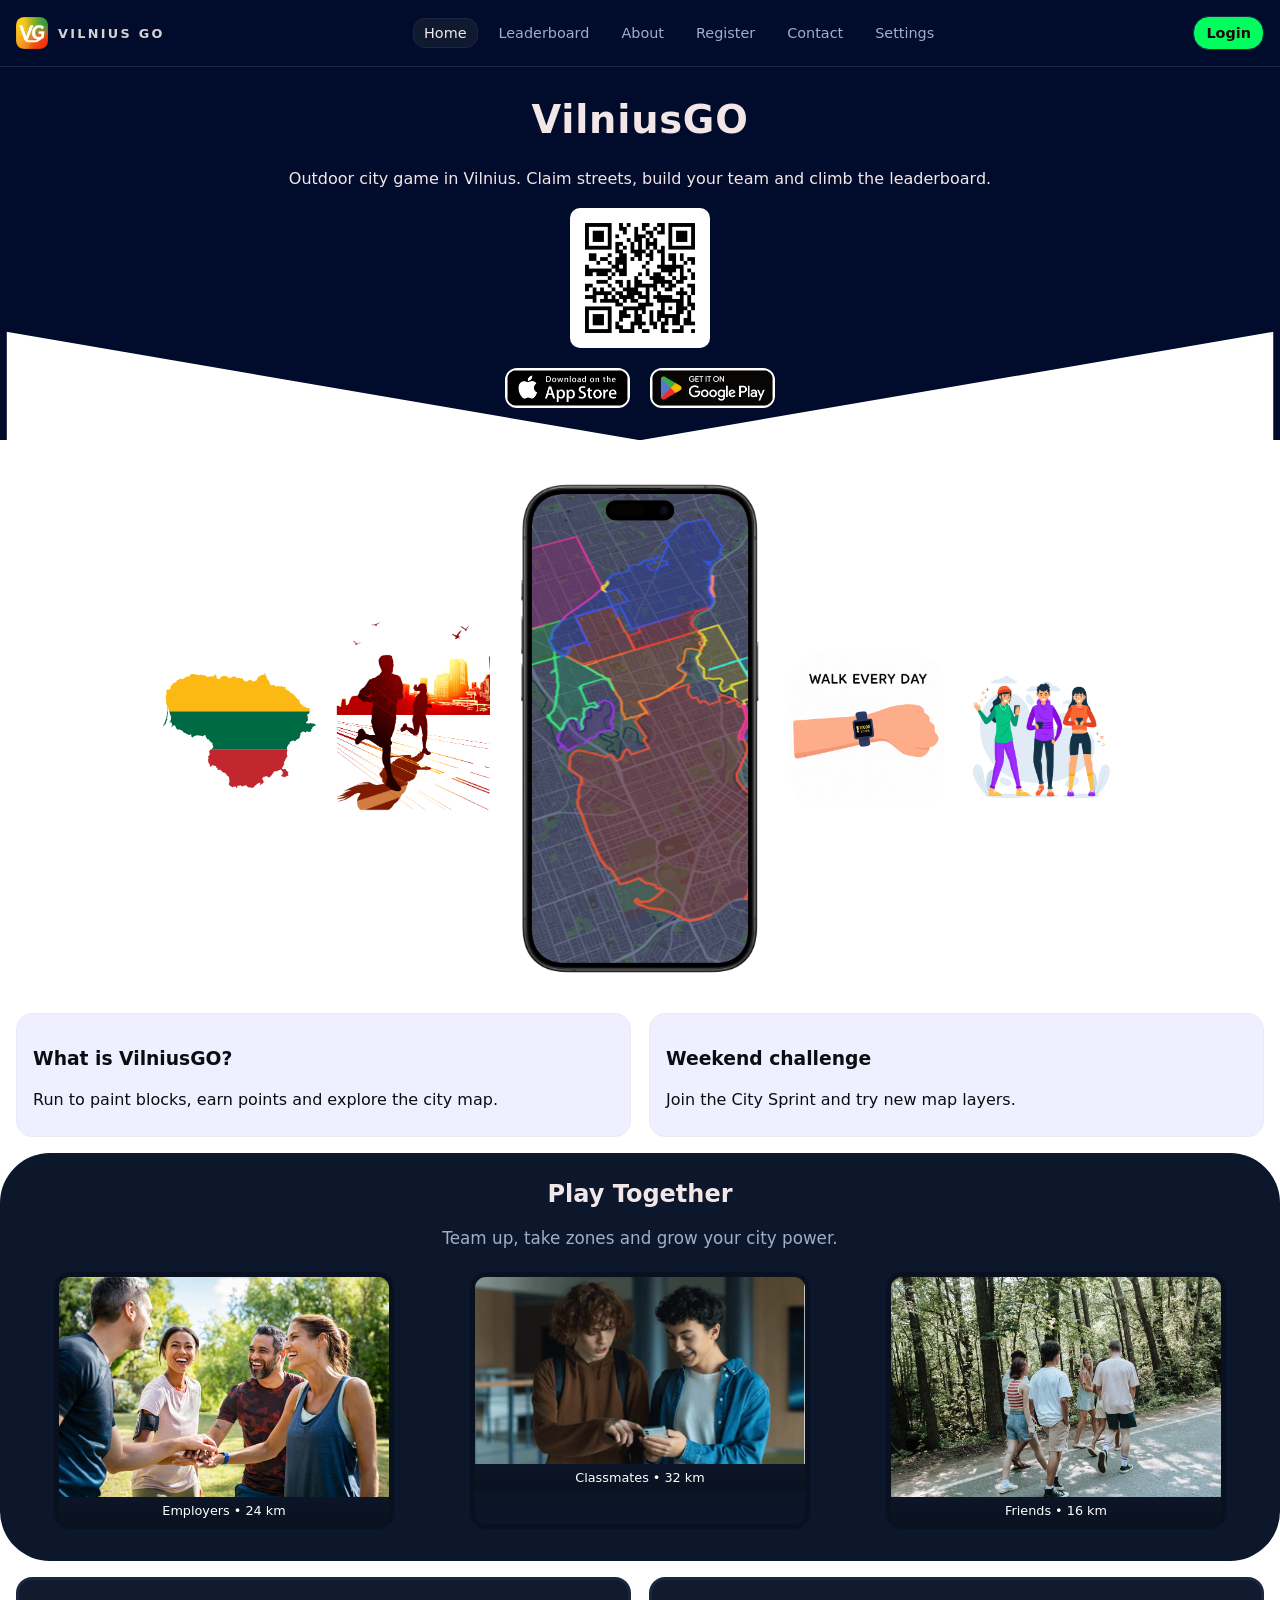
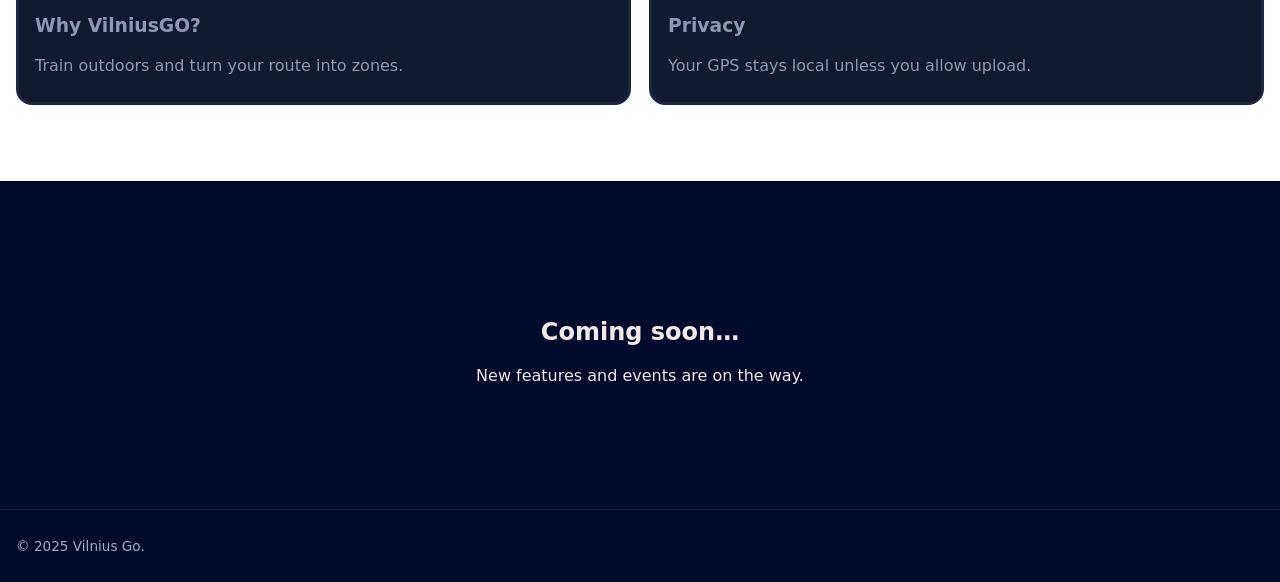
==== commit 4c5dc7f0: "update" ====
--- a/index.html
+++ b/index.html
@@ -53,10 +53,12 @@
   <!-- HERO -->
   <section class="hero-band">
     <div class="container hero hero-center">
-      <h1 id="hero-title">VilniusGO Outdoor City Game in Vilnius</h1>
+
+      <!-- ГЛАВНОЕ ИЗМЕНЕНИЕ -->
+      <h1 id="hero-title">VilniusGO</h1>
 
       <p class="hero-subtitle">
-        Claim streets, build your team and climb the leaderboard by walking through the city.
+        Outdoor city game in Vilnius. Claim streets, build your team and climb the leaderboard.
       </p>
 
       <img class="qr" src="img/QR1.png" alt="VilniusGO app download QR code" />
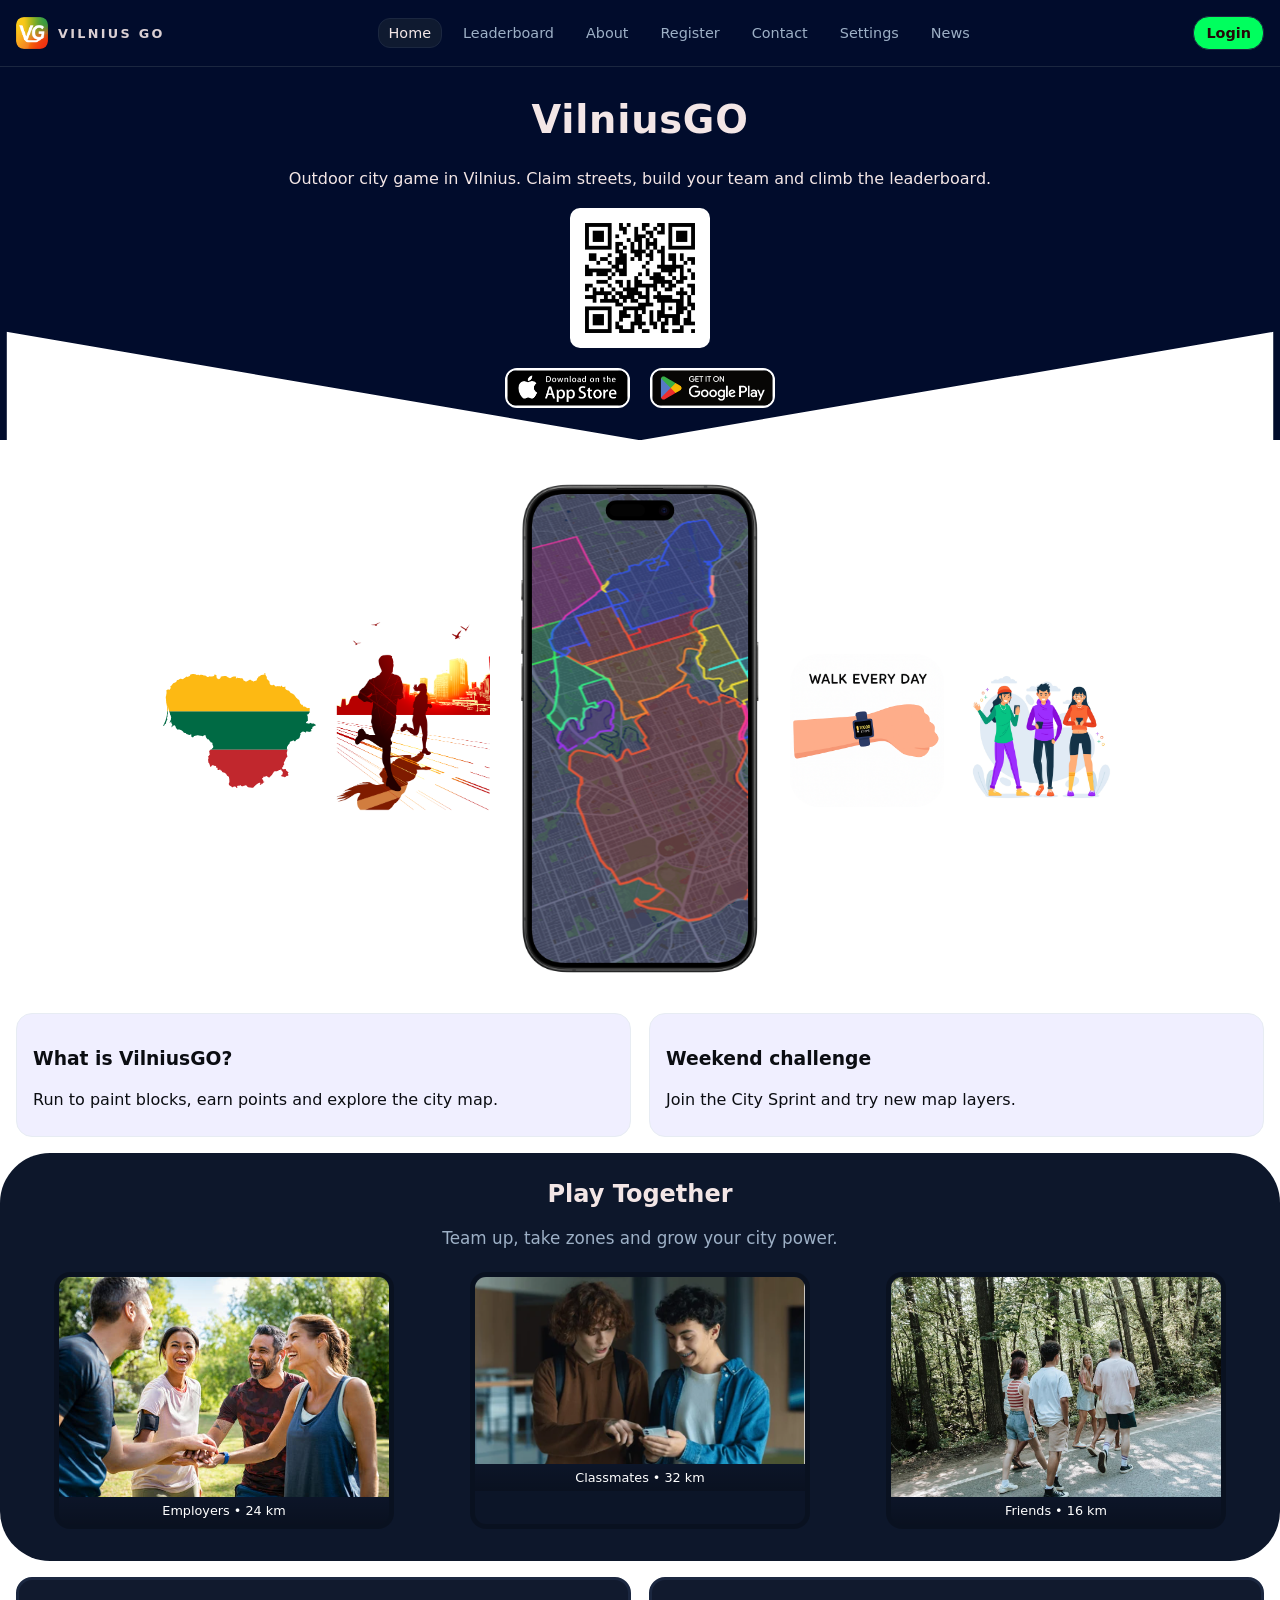
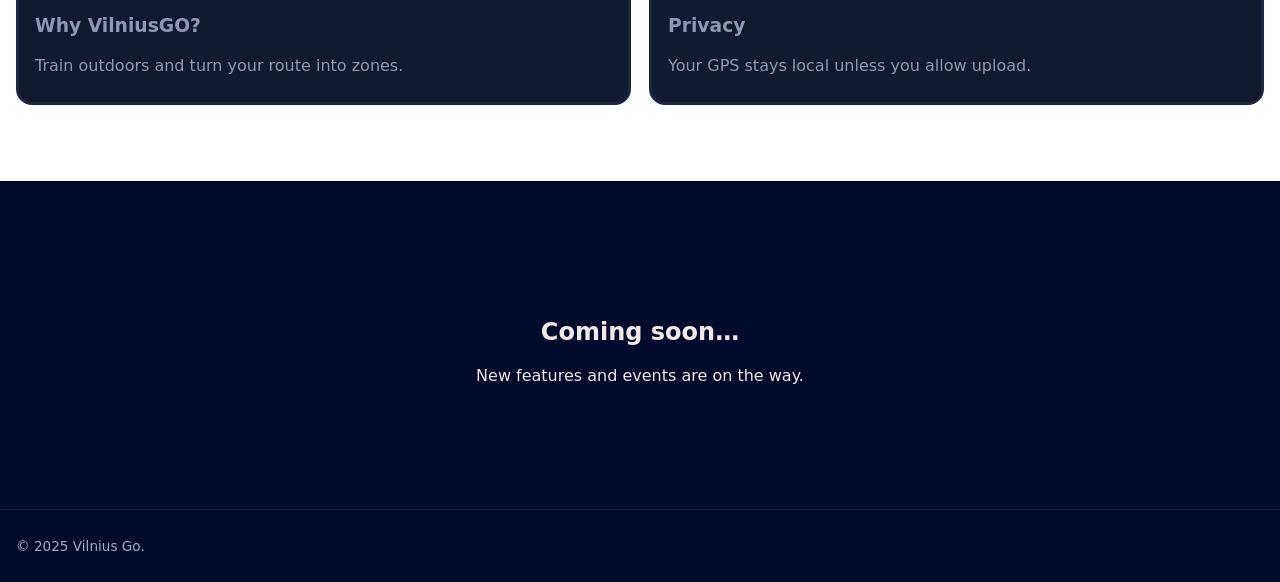
==== commit 589ce031: "News update" ====
--- a/index.html
+++ b/index.html
@@ -37,14 +37,15 @@
         <span></span>
       </label>
 
-      <nav class="menu">
-        <a class="active" href="index.html">Home</a>
-        <a href="leaderboard.html">Leaderboard</a>
-        <a href="about.html">About</a>
-        <a href="register.html">Register</a>
-        <a href="contact.html">Contact</a>
-        <a href="settings.html">Settings</a>
-      </nav>
+    <nav class="menu">
+      <a class="active" href="index.html">Home</a>
+      <a href="leaderboard.html">Leaderboard</a>
+      <a href="about.html">About</a>
+      <a href="register.html">Register</a>
+      <a href="contact.html">Contact</a>
+      <a href="settings.html">Settings</a>
+      <a href="news.html">News</a>
+    </nav>
 
       <a href="#" class="btn primary">Login</a>
     </div>
--- a/css/style.css
+++ b/css/style.css
@@ -769,3 +769,119 @@
 
 
 }
+.news-page {
+  padding-top: 40px;
+  padding-bottom: 60px;
+  text-align: center;
+}
+
+.news-page h1 {
+  margin-bottom: 10px;
+}
+
+.news-page .intro {
+  margin-bottom: 20px;
+  color: #d9d9d9;
+}
+
+.news-grid {
+  display: grid;
+  grid-template-columns: repeat(5, minmax(260px, 320px));
+  justify-content: center;
+  gap: 28px;
+  margin-top: 30px;
+}
+
+@media (max-width: 1100px) {
+  .news-grid {
+    grid-template-columns: repeat(2, minmax(260px, 320px));
+  }
+}
+
+@media (max-width: 700px) {
+  .news-grid {
+    grid-template-columns: 1fr;
+  }
+}
+.post-card {
+  background: #ffffff;
+  color: #111;
+  padding: 14px;
+  border-radius: 18px;
+  width: 100%;
+  max-width: 300px;
+  box-shadow: 0 10px 24px rgba(0, 0, 0, 0.18);
+  text-align: center;
+  transition: transform 0.3s ease, box-shadow 0.3s ease;
+}
+
+.post-card:hover {
+  transform: translateY(-5px);
+  box-shadow: 0 14px 28px rgba(0, 0, 0, 0.24);
+}
+
+.post-card img {
+  width: 100%;
+  height: 180px;
+  object-fit: contain;
+  background: #f4f4f4;
+  border-radius: 12px;
+  padding: 8px;
+  display: block;
+}
+
+.post-card h2 {
+  margin: 14px 0 10px;
+  font-size: 24px;
+  line-height: 1.3;
+  color: #111;
+}
+
+.post-card p {
+  margin: 0;
+  font-size: 17px;
+  line-height: 1.5;
+  color: #333;
+}
+
+.tags {
+  margin-top: 12px;
+  font-size: 15px;
+  color: #666;
+}
+
+.categories {
+  display: flex;
+  justify-content: center;
+  gap: 10px;
+  margin: 20px 0 35px;
+  flex-wrap: wrap;
+}
+
+.categories span {
+  background: rgba(255, 255, 255, 0.12);
+  color: #fff;
+  padding: 8px 14px;
+  border-radius: 20px;
+  font-size: 14px;
+}
+
+.nav {
+  display: flex;
+  justify-content: space-between;
+  align-items: center;
+}
+
+@media (max-width: 768px) {
+  .post-card img {
+    height: 160px;
+  }
+
+  .post-card h2 {
+    font-size: 20px;
+  }
+
+  .post-card p {
+    font-size: 16px;
+  }
+}
